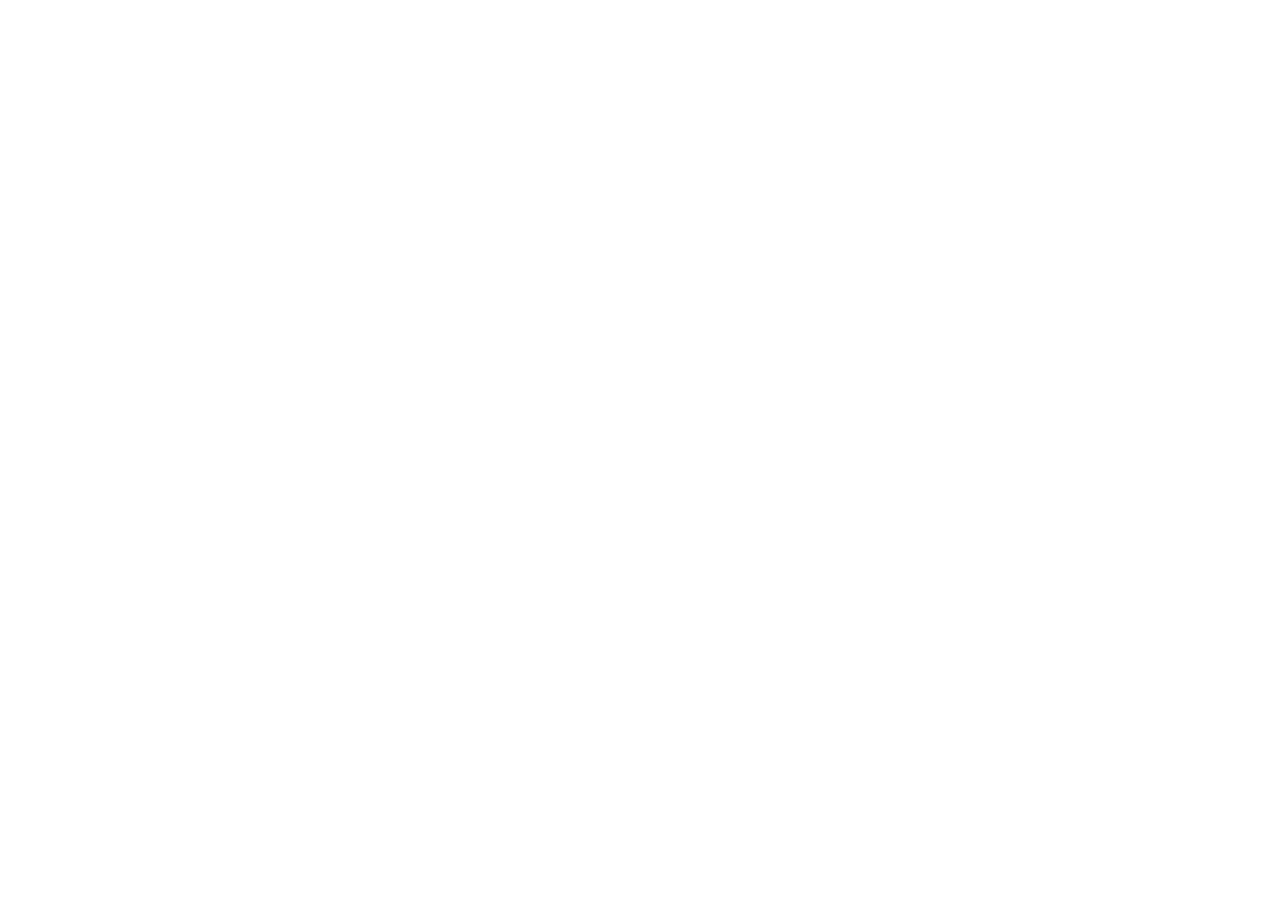
==== index.html @ 26d125de "Create index.html" ====
<!DOCTYPE html>
<html lang="en">
<head>
    <meta charset="UTF-8">
    <title>MolotkovD</title>
</head>
<body>
    <script>
        window.location.replace('https://github.com/MolotkovD');
    </script>
</body>
</html>
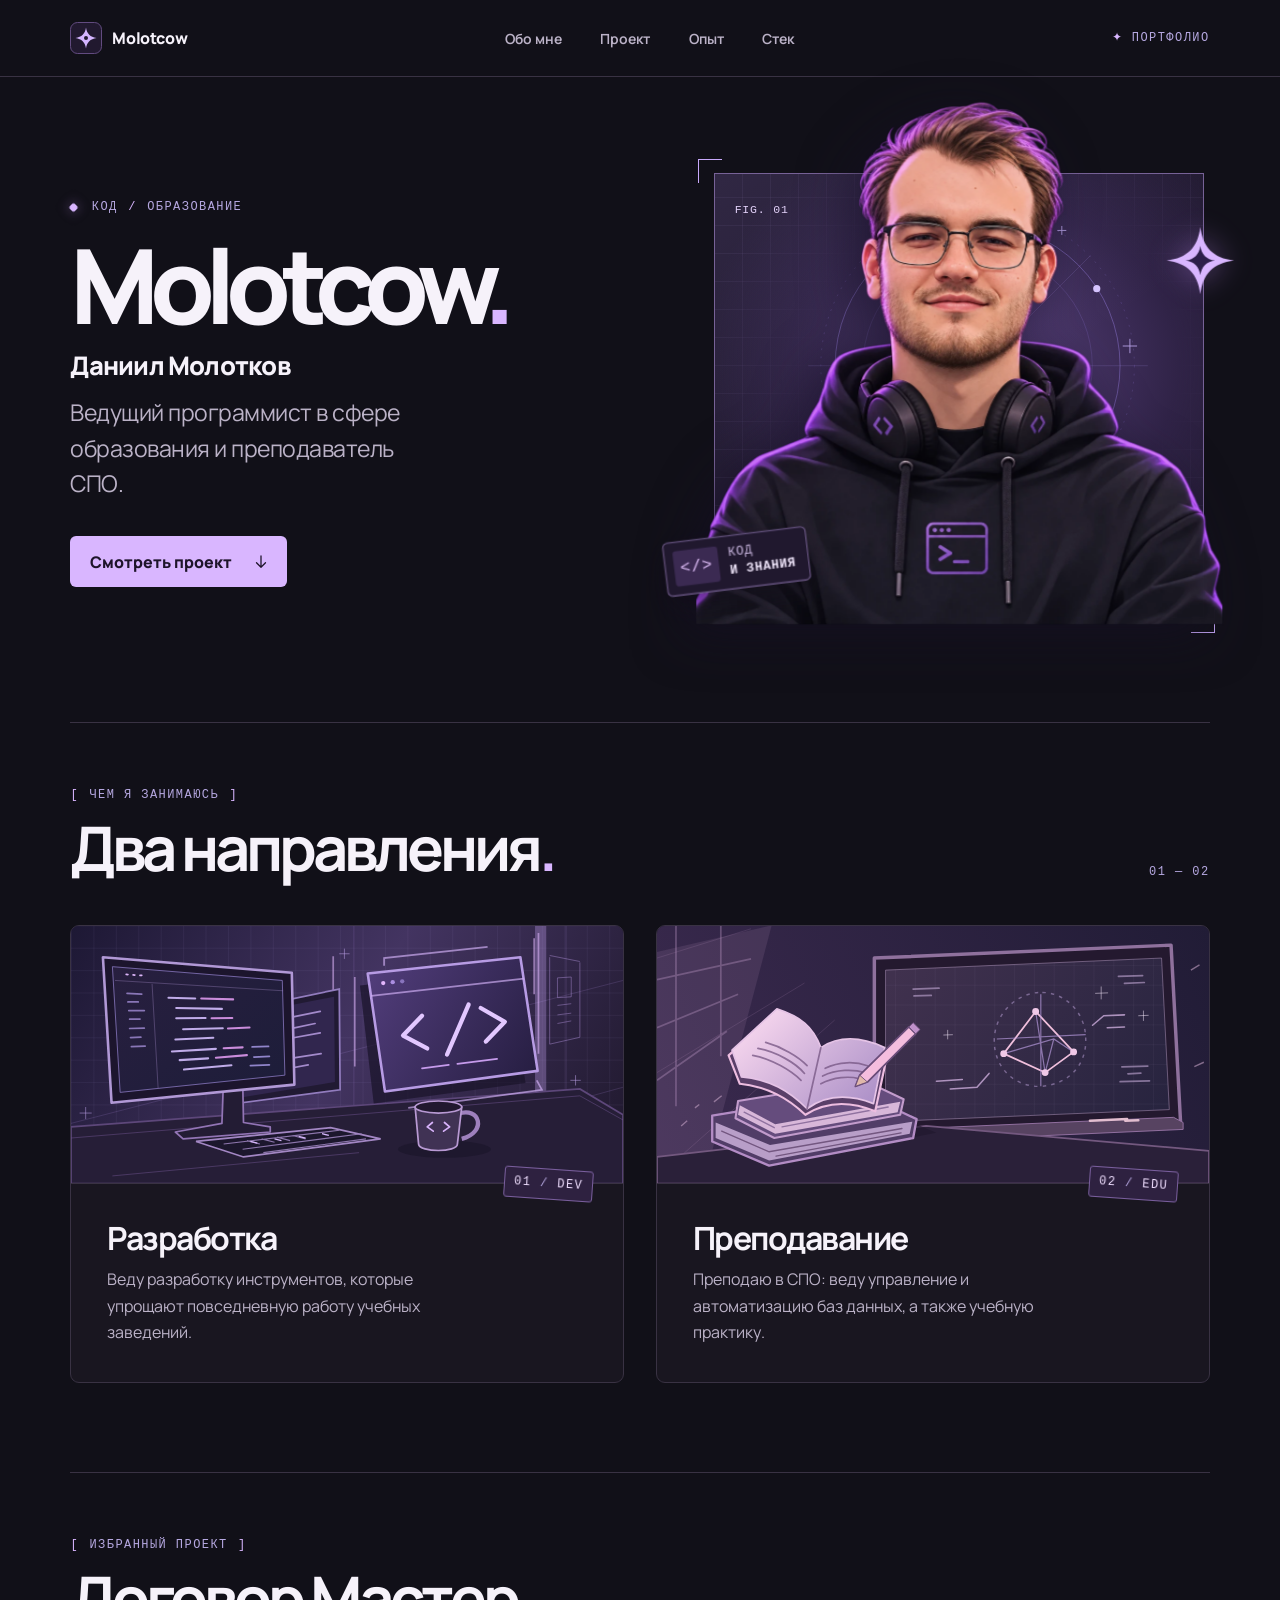
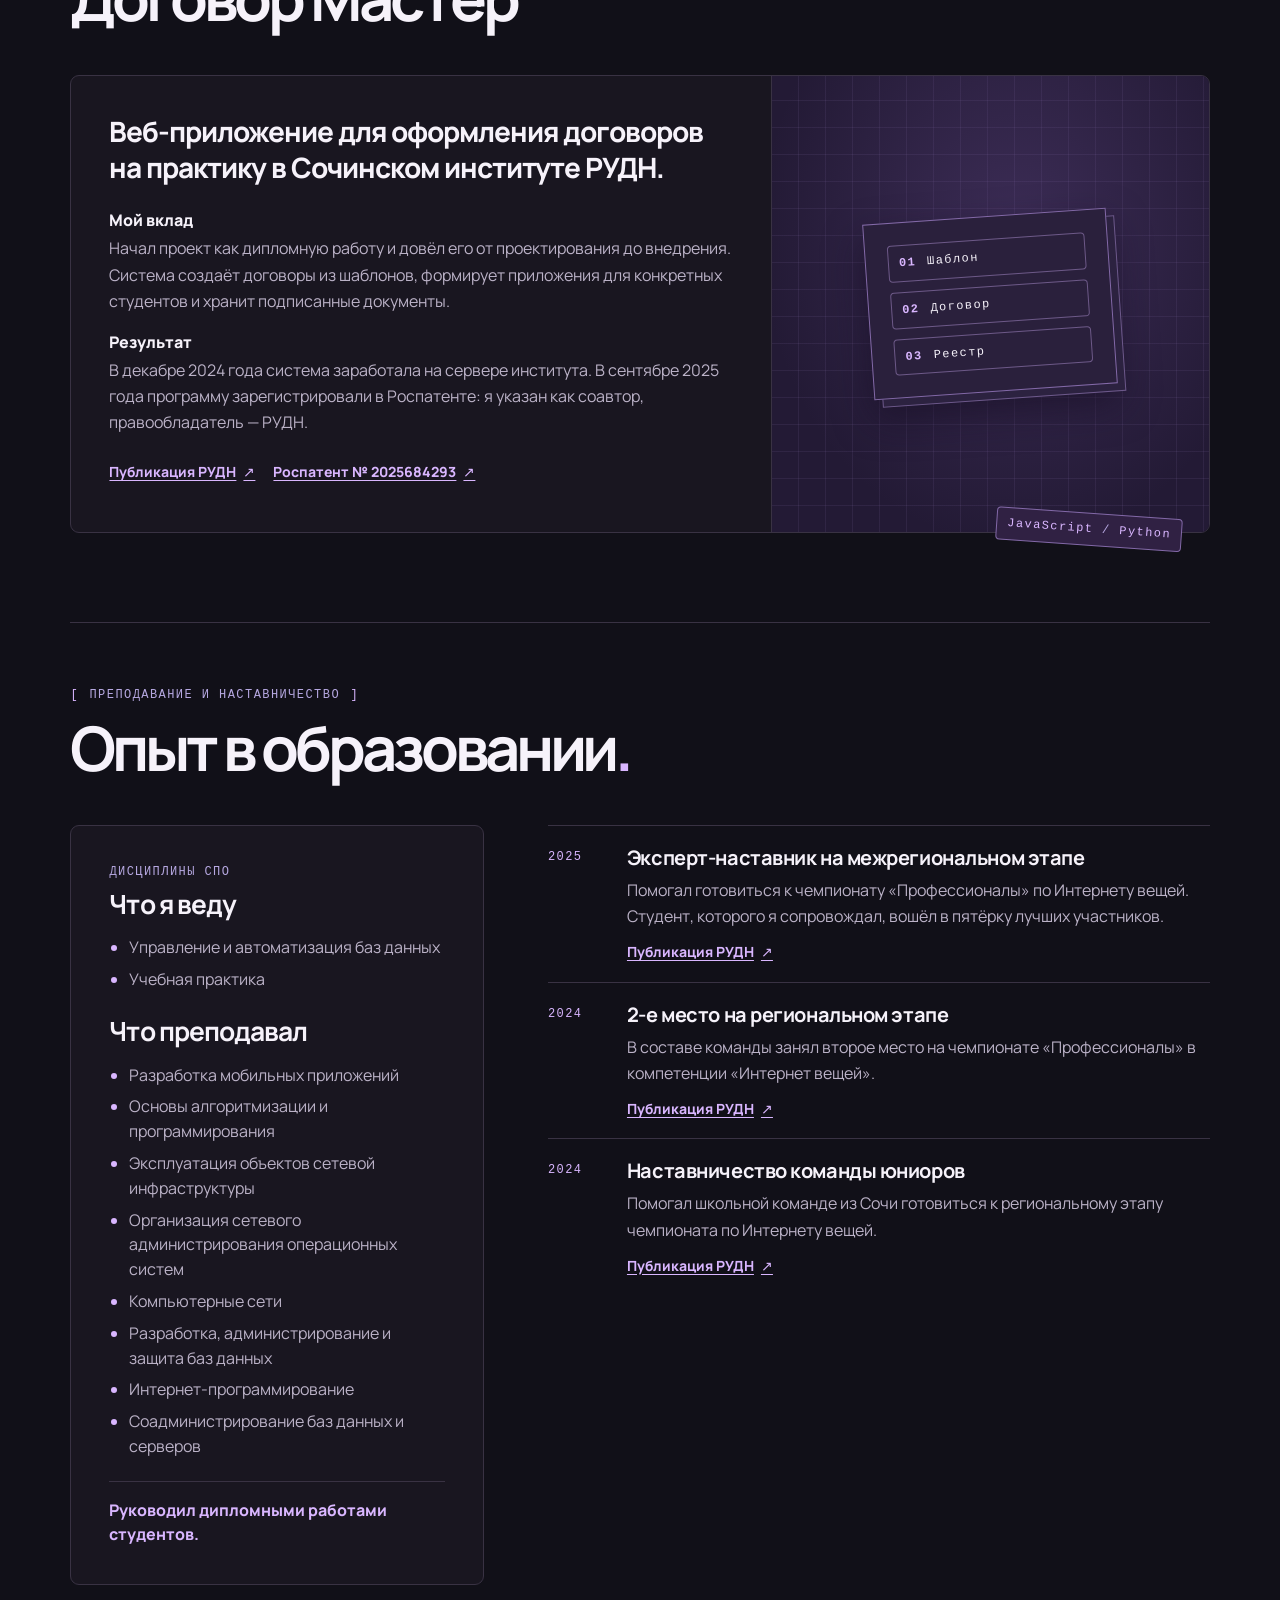
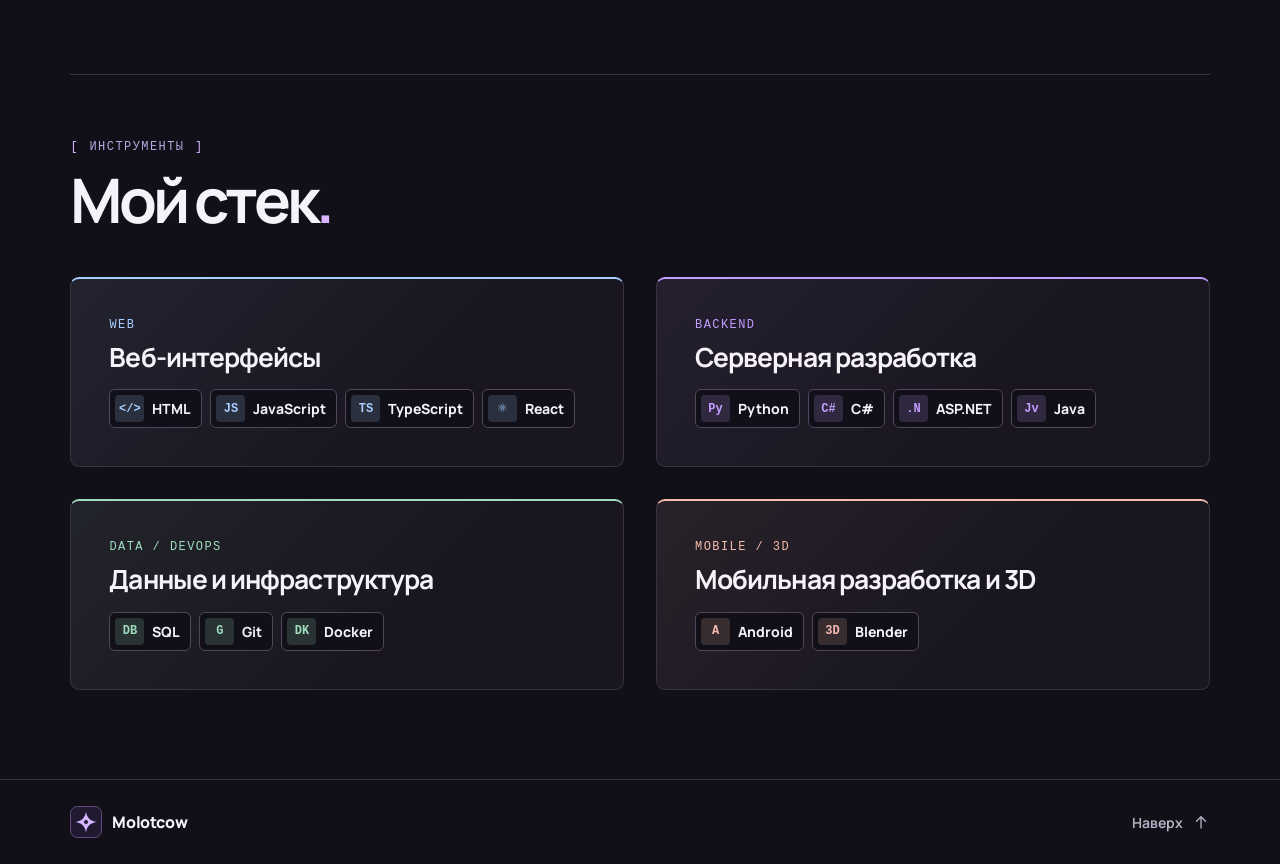
==== commit 23fe1871: "new website" ====
--- a/index.html
+++ b/index.html
@@ -1,12 +1,16 @@
-<!DOCTYPE html>
-<html lang="en">
-<head>
-    <meta charset="UTF-8">
-    <title>MolotkovD</title>
-</head>
-<body>
-    <script>
-        window.location.replace('https://github.com/MolotkovD');
-    </script>
-</body>
-</html>+<!doctype html>
+<html lang="ru">
+  <head>
+    <meta charset="UTF-8" />
+    <meta name="viewport" content="width=device-width, initial-scale=1" />
+    <meta name="description" content="Портфолио Даниила Молоткова (Molotcow): разработка для образования, проект «Договор Мастер», преподавание в СПО и наставничество." />
+    <meta name="theme-color" content="#111018" />
+    <link rel="icon" type="image/svg+xml" href="./assets/mark-DxRhsBGl.svg" />
+    <title>Даниил Молотков · Molotcow — портфолио</title>
+    <script type="module" crossorigin src="./assets/index-Bkcx83YL.js"></script>
+    <link rel="stylesheet" crossorigin href="./assets/index-C3zrrkK3.css">
+  </head>
+  <body>
+    <div id="root"></div>
+  </body>
+</html>
--- a/assets/index-C3zrrkK3.css
+++ b/assets/index-C3zrrkK3.css
@@ -0,0 +1 @@
+@font-face{font-family:Manrope Variable;font-style:normal;font-display:swap;font-weight:200 800;src:url([data-uri])format("woff2-variations");unicode-range:U+460-52F,U+1C80-1C8A,U+20B4,U+2DE0-2DFF,U+A640-A69F,U+FE2E-FE2F}@font-face{font-family:Manrope Variable;font-style:normal;font-display:swap;font-weight:200 800;src:url(./manrope-cyrillic-wght-normal-Dvxsihut.woff2)format("woff2-variations");unicode-range:U+301,U+400-45F,U+490-491,U+4B0-4B1,U+2116}@font-face{font-family:Manrope Variable;font-style:normal;font-display:swap;font-weight:200 800;src:url(./manrope-greek-wght-normal-DL7QRZyv.woff2)format("woff2-variations");unicode-range:U+370-377,U+37A-37F,U+384-38A,U+38C,U+38E-3A1,U+3A3-3FF}@font-face{font-family:Manrope Variable;font-style:normal;font-display:swap;font-weight:200 800;src:url(./manrope-vietnamese-wght-normal-usUDDRr7.woff2)format("woff2-variations");unicode-range:U+102-103,U+110-111,U+128-129,U+168-169,U+1A0-1A1,U+1AF-1B0,U+300-301,U+303-304,U+308-309,U+323,U+329,U+1EA0-1EF9,U+20AB}@font-face{font-family:Manrope Variable;font-style:normal;font-display:swap;font-weight:200 800;src:url(./manrope-latin-ext-wght-normal-Ch3YOpNY.woff2)format("woff2-variations");unicode-range:U+100-2BA,U+2BD-2C5,U+2C7-2CC,U+2CE-2D7,U+2DD-2FF,U+304,U+308,U+329,U+1D00-1DBF,U+1E00-1E9F,U+1EF2-1EFF,U+2020,U+20A0-20AB,U+20AD-20C0,U+2113,U+2C60-2C7F,U+A720-A7FF}@font-face{font-family:Manrope Variable;font-style:normal;font-display:swap;font-weight:200 800;src:url(./manrope-latin-wght-normal-DHIcAJRg.woff2)format("woff2-variations");unicode-range:U+??,U+131,U+152-153,U+2BB-2BC,U+2C6,U+2DA,U+2DC,U+304,U+308,U+329,U+2000-206F,U+20AC,U+2122,U+2191,U+2193,U+2212,U+2215,U+FEFF,U+FFFD}:root{--lightningcss-light: ;--lightningcss-dark:initial;color-scheme:dark;color:#f6f2fa;--ink:#111018;--surface:#191620;--line:#393243;--text:#f6f2fa;--muted:#bbb2c7;--accent:#d9b6ff;--lavender:#b6a8e1;--mono:"Cascadia Mono", "Consolas", monospace;--gutter:clamp(20px, 5.5vw, 80px);font-synthesis:none;scroll-behavior:smooth;background:#111018;font-family:Manrope Variable,Segoe UI,sans-serif}*,:before,:after{box-sizing:border-box}body,h1,h2,h3,p{margin:0}img{max-inline-size:100%;display:block}a{color:inherit;text-decoration:none}a:focus-visible{outline:2px solid var(--accent);outline-offset:5px}[id]{scroll-margin-block-start:24px}.shell{width:min(1200px, 100% - var(--gutter) * 2);margin-inline:auto}.mono{font:500 .75rem/1.4 var(--mono);letter-spacing:.12em}.skip-link{z-index:4;background:var(--accent);color:var(--ink);border-radius:6px;padding:12px 16px;position:fixed;inset:12px auto auto 12px;transform:translateY(calc(-100% - 20px))}.skip-link:focus{transform:none}.header{border-bottom:1px solid var(--line)}.header__row,.footer__row{justify-content:space-between;align-items:center;gap:18px;min-height:76px;display:flex}.brand,.nav,.footer__top{align-items:center;display:flex}.brand{letter-spacing:-.025em;white-space:nowrap;gap:10px;min-height:44px;font-weight:800}.nav{color:var(--muted);gap:clamp(16px,3vw,44px)}.nav a,.footer__top{align-items:center;min-height:44px;font-size:.875rem;font-weight:650;transition:color .18s;display:inline-flex}.nav a:hover,.footer__top:hover{color:var(--accent)}.header__note{color:var(--lavender);white-space:nowrap}.header__note span{color:var(--accent)}.hero{grid-template-columns:1.06fr 1fr;align-items:center;gap:clamp(30px,5vw,76px);padding-block:clamp(62px,6vw,94px) clamp(66px,7vw,112px);display:grid;position:relative}.hero__copy{z-index:1;animation:.58s cubic-bezier(.2,.66,.33,1) both enter;position:relative}.hero__eyebrow,.eyebrow{width:fit-content;color:var(--lavender);align-items:center;gap:.65rem;display:flex}.hero__eyebrow:before{content:"";background:var(--accent);border-radius:2px;width:7px;height:7px;margin-right:4px;transform:rotate(45deg);box-shadow:0 0 12px #c796fe80}.hero__eyebrow span,.eyebrow span{color:var(--accent)}.hero h1{letter-spacing:-.093em;overflow-wrap:anywhere;margin:17px 0 12px;font-size:clamp(3.8rem,8.1vw,7.3rem);font-weight:800;line-height:.99}.hero h1 span,.work h2 span{color:var(--accent)}.hero__name{letter-spacing:-.03em;margin-bottom:12px;font-size:clamp(1.125rem,2vw,1.6rem);font-weight:800}.hero__role{max-width:27ch;color:var(--muted);letter-spacing:-.022em;font-size:clamp(1.125rem,1.8vw,1.5rem);line-height:1.55}.action{background:var(--accent);color:#1e142a;border-radius:6px;align-items:center;gap:20px;min-height:51px;margin-top:34px;padding:0 17px 0 20px;font-weight:800;transition:background-color .18s,box-shadow .22s;display:inline-flex}.action:hover{background:#ead4ff;box-shadow:0 6px 28px #c697fd26}.action:active{background:#cda2fc}.action svg,.footer__top svg{flex:none;width:18px;height:18px}.art{aspect-ratio:1.09;perspective:900px;min-width:0;animation:.65s cubic-bezier(.2,.66,.33,1) 85ms both enter;position:relative}.art__tilt{transform-style:preserve-3d;position:absolute;inset:0}.art__plate{background:radial-gradient(at 58% 43%,#58417c 0%,#302347 45%,#0000 74%),repeating-linear-gradient(0deg,#0000 0 27px,#a488cd14 27px 28px),repeating-linear-gradient(90deg,#0000 0 27px,#a488cd14 27px 28px),#20192f;border:1px solid #776297;position:absolute;inset:4% 1% 3% 5%;overflow:hidden}.art__plate:after{content:"";background:linear-gradient(145deg,#c7aaff19,#0000 55%);position:absolute;inset:0}.art__orbits{width:97%;height:97%;position:absolute;inset:0 0 auto auto}.art__corner{border:solid #c8a9fb;width:24px;height:24px;position:absolute}.art__corner--top{border-width:1px 0 0 1px;top:1%;left:2%}.art__corner--bottom{border-width:0 1px 1px 0;bottom:0;right:-1%}.art__index{color:#e0cff6;letter-spacing:.07em;font-size:clamp(.6rem,1vw,.72rem);position:absolute;top:10%;left:9%}.art__portrait{width:98%;height:auto;pointer-events:none;filter:drop-shadow(-14px 10px 24px #140e25a0);max-inline-size:none;position:absolute;inset:auto auto 3% 3%;transform:translateZ(24px)}.art__badge{z-index:1;letter-spacing:.06em;color:#cfbce6;background:#20182e;border:1px solid #766092;border-radius:5px;align-items:center;gap:10px;padding:8px 12px 8px 8px;display:flex;position:absolute;bottom:11%;left:-2%;transform:translateZ(40px)rotate(-7deg);box-shadow:0 10px 24px #100a1a7a}.art__badge b{color:#f3e9fe}.art__code{color:#e6c4ff;background:#3b2a52;border-radius:3px;padding:6px;font-size:1rem}.art__spark{z-index:1;width:clamp(32px,5vw,66px);color:var(--accent);filter:drop-shadow(0 0 14px #c792ff66);animation:.95s cubic-bezier(.17,.67,.35,1.23) .15s both spark-in;position:absolute;top:17%;right:-2%;transform:translateZ(44px)}.work{border-top:1px solid var(--line);padding-top:clamp(34px,5vw,64px);padding-bottom:clamp(62px,7vw,96px)}.work__heading{justify-content:space-between;align-items:end;gap:12px;margin-bottom:clamp(26px,4vw,44px);display:flex}.work h2{letter-spacing:-.066em;margin-top:11px;font-size:clamp(2rem,4.8vw,4rem);line-height:1.07}.work>h2{margin-bottom:clamp(26px,4vw,44px)}.work__folio{color:var(--lavender);white-space:nowrap}.work__grid{grid-template-columns:repeat(2,minmax(0,1fr));gap:clamp(20px,2.5vw,32px);display:grid}.scene{border:1px solid var(--line);background:var(--surface);border-radius:9px;min-width:0;transition:border-color .23s;position:relative}.scene:target{border-color:var(--lavender)}.scene__media{border-bottom:1px solid var(--line);aspect-ratio:640/300;background:#291f42;border-radius:8px 8px 0 0;overflow:hidden}.scene--teaching .scene__media{background:#292137}.scene__media img{object-fit:cover;width:100%;height:100%;transition:transform .48s cubic-bezier(.2,.66,.33,1)}.scene__copy{padding:clamp(24px,3vw,36px);position:relative}.scene__tag{color:#f0dfff;background:#2e2140;border:1px solid #795e9d;border-radius:3px;padding:6px 9px;position:absolute;top:0;right:clamp(18px,2.5vw,30px);transform:translateY(-50%)rotate(4deg)}.scene__tag span{color:var(--lavender)}.scene h3{letter-spacing:-.048em;margin-bottom:10px;font-size:clamp(1.36rem,2.7vw,2rem);line-height:1.13}.scene p{max-width:36ch;color:var(--muted);font-size:1rem;line-height:1.65}.project{border:1px solid var(--line);background:var(--surface);border-radius:9px;grid-template-columns:minmax(0,1.6fr) minmax(0,1fr);display:grid}.project__copy,.experience__subjects,.stack__card{padding:clamp(21px,3.5vw,38px)}.project__lead{letter-spacing:-.036em;max-width:36ch;font-size:clamp(1.23rem,2.5vw,1.75rem);font-weight:750;line-height:1.28}.project__details{gap:16px;margin:24px 0 14px;display:grid}.project__details dt{margin-bottom:4px;font-weight:800}.project__details dd,.timeline p{color:var(--muted);margin:0;line-height:1.65}.project__links{flex-wrap:wrap;gap:0 18px;display:flex}.source-link{min-height:44px;color:var(--accent);text-underline-offset:.24em;align-items:center;gap:7px;font-size:.875rem;font-weight:750;text-decoration:underline;display:inline-flex}.source-link:hover{color:var(--text)}.source-link span{text-decoration:none}.project__visual{border-left:1px solid var(--line);background:radial-gradient(at 56% 35%,#7758a44c,#0000 74%),repeating-linear-gradient(0deg,#0000 0 26px,#a488cd19 26px 27px),repeating-linear-gradient(90deg,#0000 0 26px,#a488cd19 26px 27px),#231a35;border-radius:0 8px 8px 0;place-items:center;min-height:225px;padding:30px 20px;display:grid;position:relative}.project__flow{background:#2a203c;border:1px solid #8369a8;gap:10px;width:min(100%,244px);padding:clamp(12px,3vw,22px);display:grid;transform:rotate(-4deg);box-shadow:8px 8px 0 -1px #2c2240,8px 8px #6d598b,0 18px 38px #140d22a0}.project__step{color:var(--text);border:1px solid #6d5988;border-radius:4px;align-items:center;gap:11px;padding:9px 10px;display:flex}.project__step b{color:var(--accent)}.project__badge{color:var(--accent);background:#302143;border:1px solid #8369a8;border-radius:4px;padding:7px 10px;position:absolute;bottom:0;right:clamp(10px,2.8vw,26px);transform:translateY(42%)rotate(4deg)}.project__badge span{color:var(--lavender)}.experience{grid-template-columns:minmax(0,1fr) minmax(0,1.6fr);align-items:start;gap:clamp(28px,5vw,72px);display:grid}.experience__subjects,.stack__card{border:1px solid var(--line);background:var(--surface);border-radius:9px}.experience__subjects .mono{color:var(--lavender)}.experience__subjects h3,.stack__card h3{letter-spacing:-.035em;margin-top:8px;font-size:clamp(1.2rem,2.4vw,1.65rem);line-height:1.2}.experience__subjects ul{color:var(--muted);margin:15px 0 0;padding-inline-start:1.25em;line-height:1.55}.experience__subjects li+li{margin-top:7px}.experience__subjects li::marker{color:var(--accent)}.experience__subjects ul+h3{margin-top:24px}.experience__diplomas{border-top:1px solid var(--line);color:var(--accent);margin-top:22px;padding-top:16px;font-weight:750;line-height:1.5}.timeline{margin:0;padding:0;list-style:none}.timeline li{border-top:1px solid var(--line);grid-template-columns:5ch minmax(0,1fr);align-items:start;gap:clamp(14px,3vw,29px);padding:18px 0 8px;display:grid}.timeline time{color:var(--accent);padding-top:5px}.timeline h3{letter-spacing:-.022em;margin-bottom:6px;font-size:clamp(1.03rem,2vw,1.25rem)}.stack__card{--stack-accent:#c39dff;border-top:2px solid var(--stack-accent);background:linear-gradient(135deg, color-mix(in srgb, var(--stack-accent) 7%, var(--surface)), var(--surface) 62%)}.stack__card--web{--stack-accent:#a8cfff}.stack__card--infra{--stack-accent:#9fdcbe}.stack__card--studio{--stack-accent:#f3bcac}.stack__card .mono{color:var(--stack-accent)}.stack__tools{flex-wrap:wrap;gap:8px;margin:16px 0 0;padding:0;list-style:none;display:flex}.stack__tools li{background:var(--ink);border:1px solid #51465e;border-radius:6px;align-items:center;gap:8px;padding:5px 10px 5px 5px;font-size:.875rem;font-weight:750;display:inline-flex}.stack__tools li span{background:color-mix(in srgb, var(--stack-accent) 17%, var(--ink));width:29px;height:27px;color:var(--stack-accent);font:750 .75rem/1 var(--mono);border-radius:4px;place-items:center;display:grid}.footer{border-top:1px solid var(--line)}.footer__row{min-height:84px}.footer__top{color:var(--muted);gap:9px}.arrow-up{transform:rotate(180deg)}@keyframes enter{0%{opacity:0;transform:translateY(16px)}to{opacity:1;transform:translateY(0)}}@keyframes spark-in{0%{opacity:0;transform:translateZ(44px)rotate(-35deg)scale(.6)}to{opacity:1;transform:translateZ(44px)rotate(0)scale(1)}}@media (hover:hover) and (pointer:fine) and (prefers-reduced-motion:no-preference){.art__tilt{transform:rotateX(var(--turn-x,0deg)) rotateY(var(--turn-y,0deg));transition:transform .25s cubic-bezier(.2,.66,.33,1)}.art:hover .art__tilt{transition-duration:.12s}.scene:hover{border-color:#796492}.scene:hover img{transform:scale(1.035)}}@media (width<=900px){.hero{gap:22px}.hero h1{font-size:clamp(3rem,8vw,5rem)}.art__badge{gap:6px;font-size:.63rem}}@media (width<=680px){.header__row{flex-wrap:wrap;gap:0 12px;min-height:0;padding-top:7px}.header__note{font-size:.62rem}.nav{order:1;justify-content:space-between;gap:8px;width:100%}.nav a{font-size:.8125rem}.hero{grid-template-columns:minmax(0,1fr);gap:clamp(48px,10vw,60px);padding-block:49px 51px}.hero h1{margin-block:14px 9px;font-size:clamp(3.1rem,12.9vw,5rem)}.hero__role{max-width:29ch}.action{margin-top:23px}.art{justify-self:center;width:min(100%,445px)}.art__badge{left:0}.art__spark{right:0}.work__grid,.project,.experience{grid-template-columns:minmax(0,1fr)}.work__folio{display:none}.project__visual{border-left:0;border-top:1px solid var(--line);border-radius:0 0 8px 8px}}@media (prefers-reduced-motion:reduce){:root{scroll-behavior:auto}*,:before,:after{transition:none!important;animation:none!important}.art__portrait,.art__spark{transform:none}.art__badge{transform:rotate(-7deg)}}
